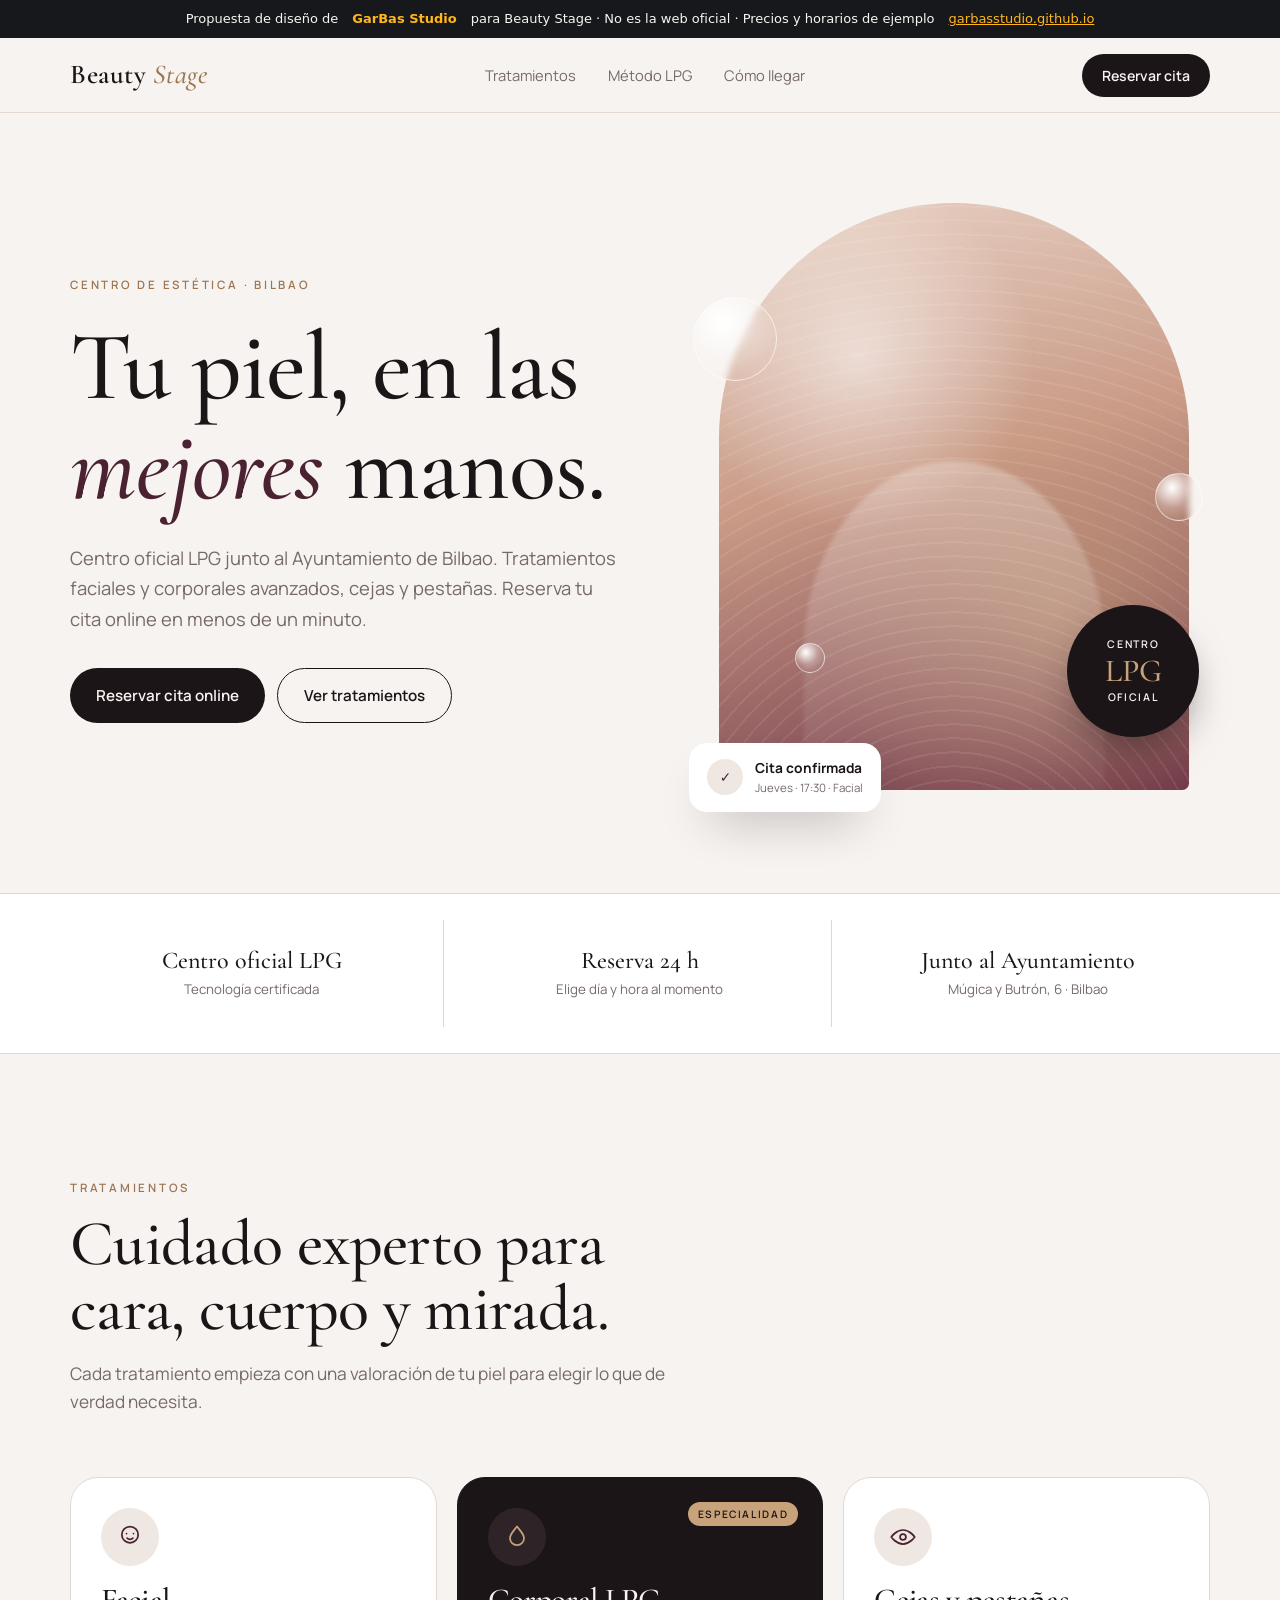
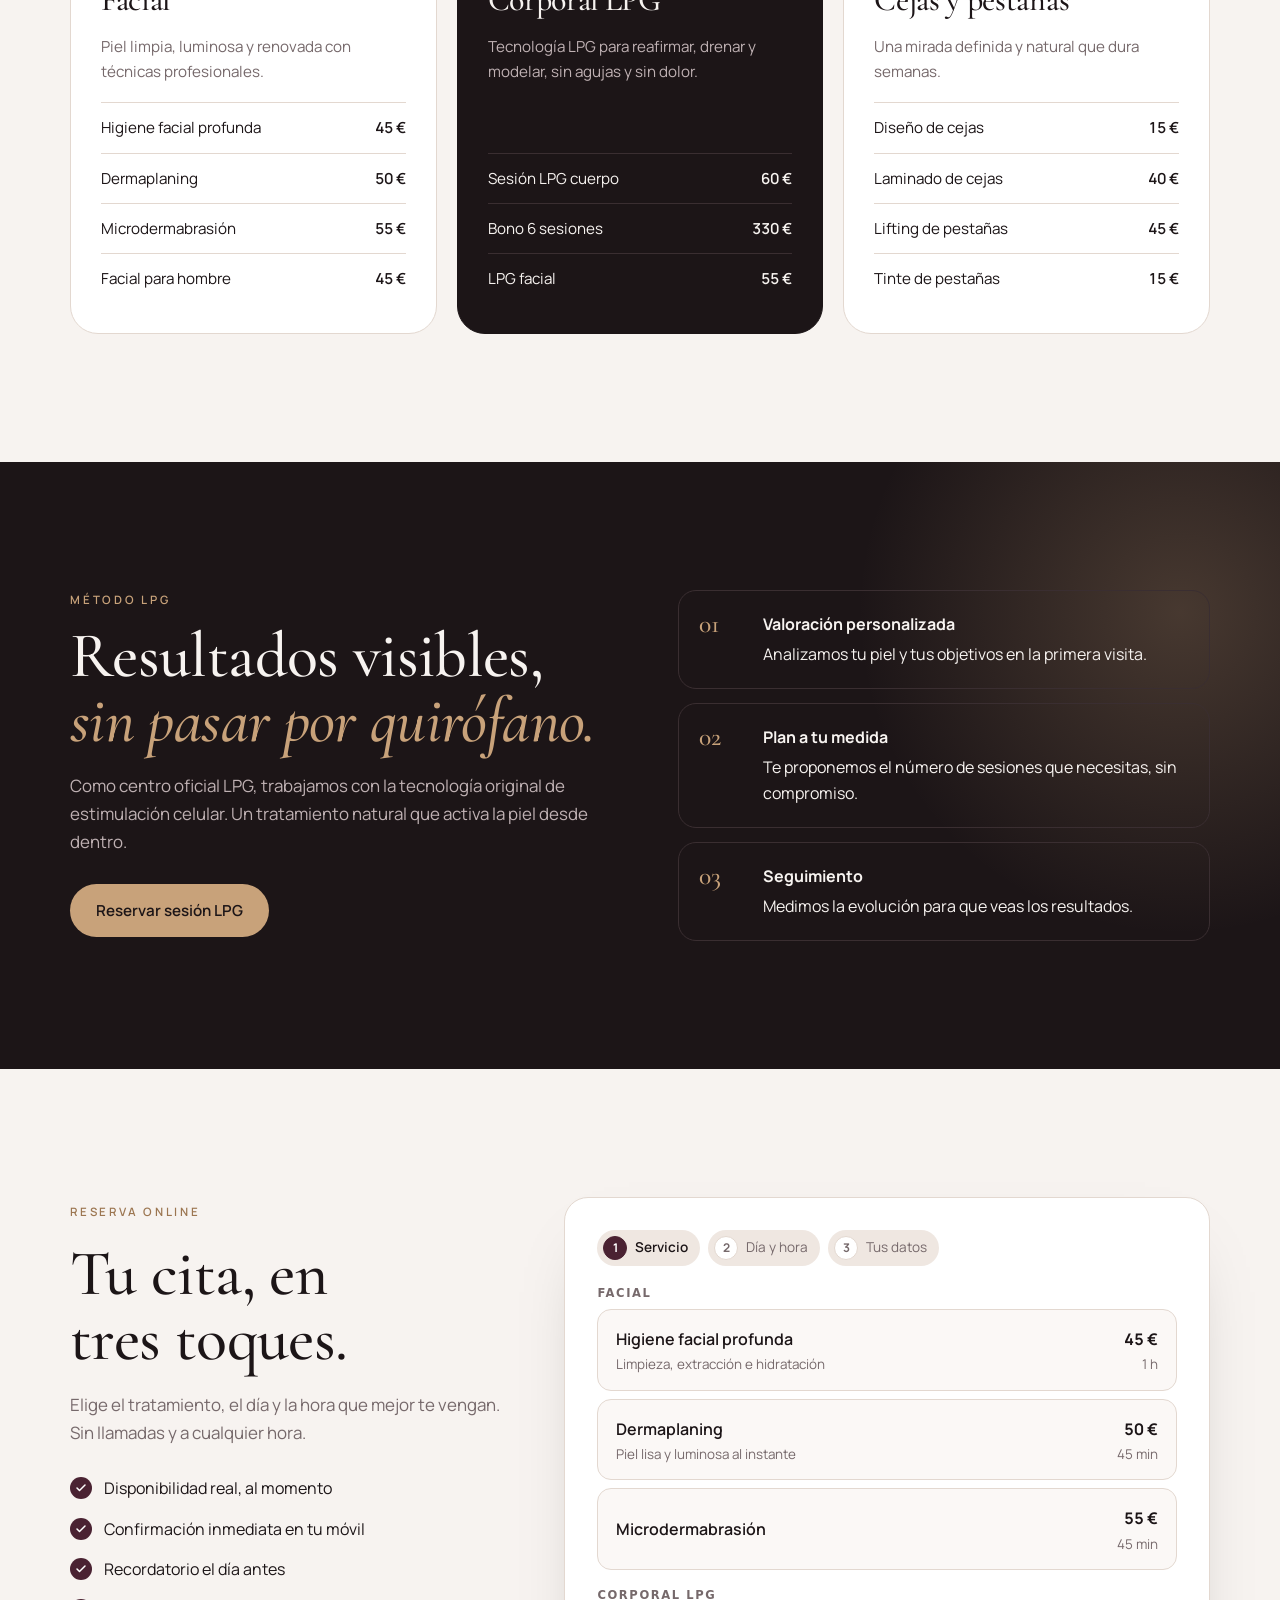
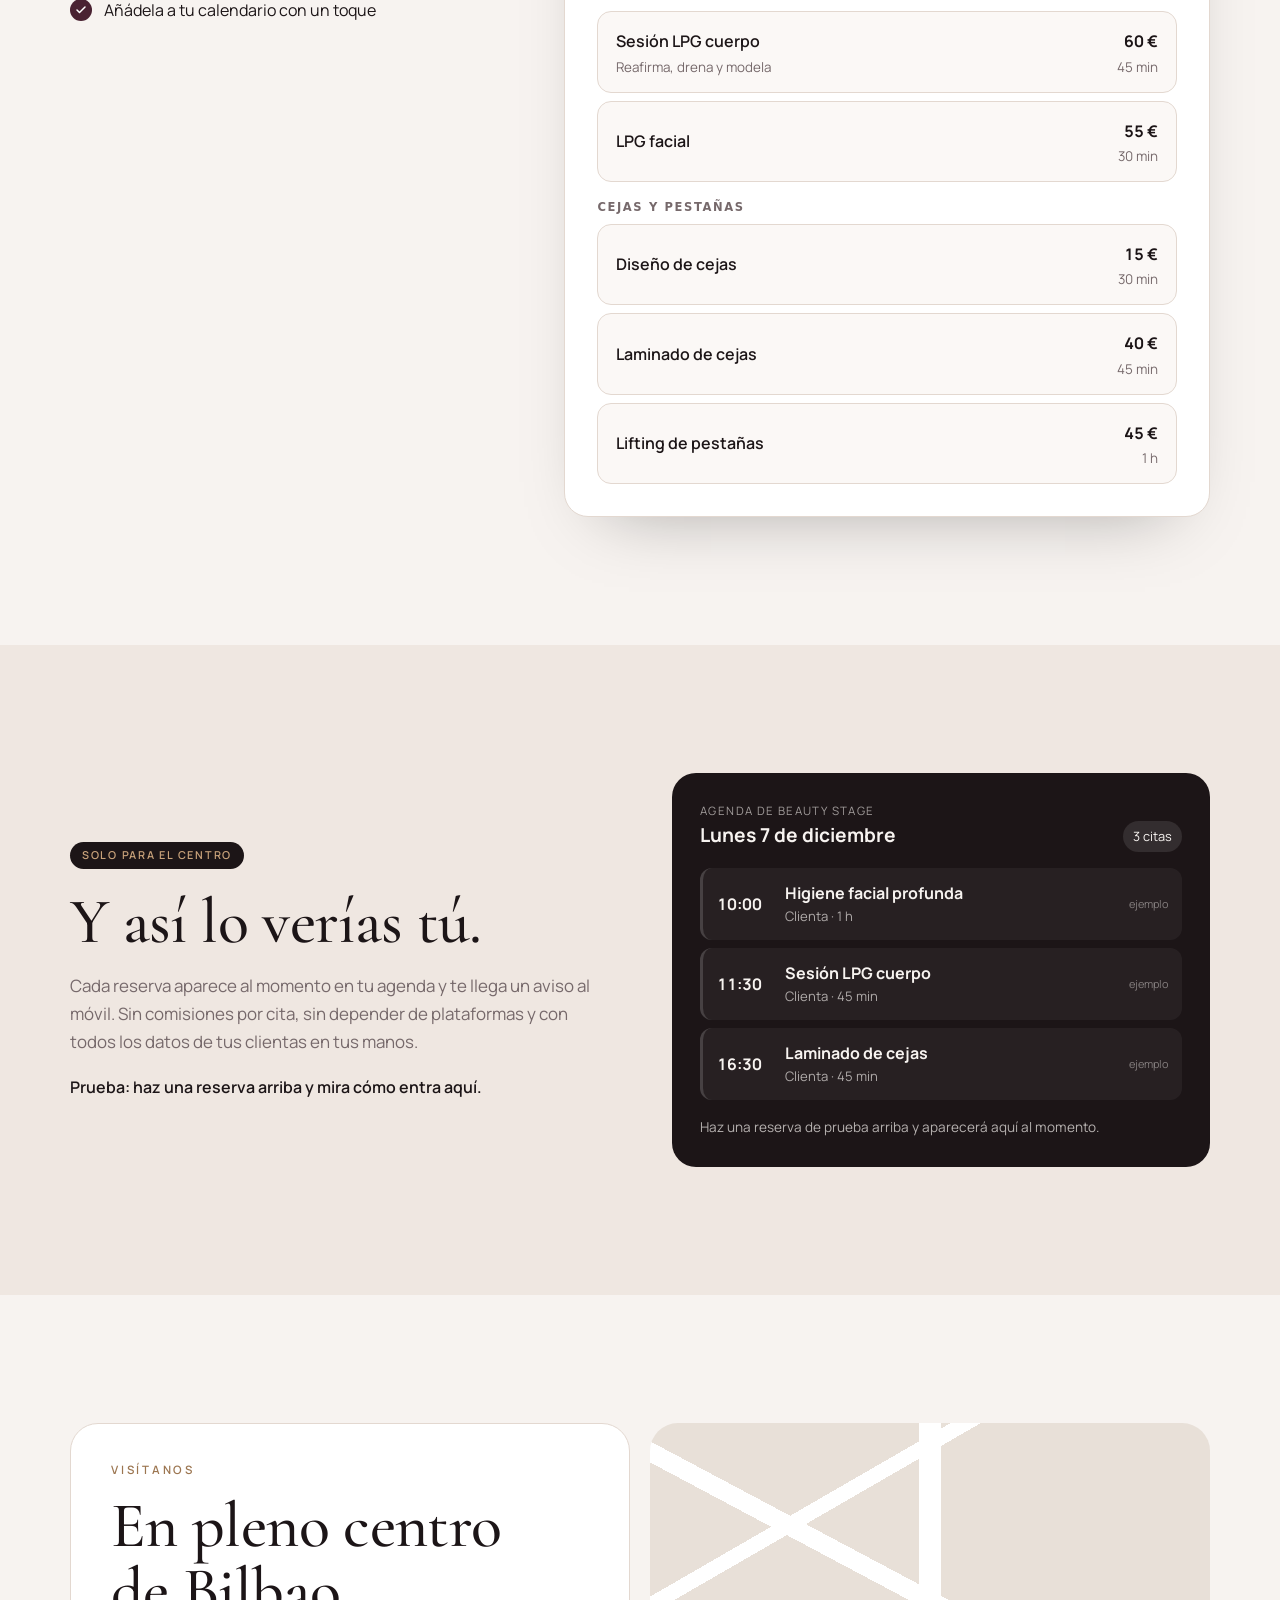
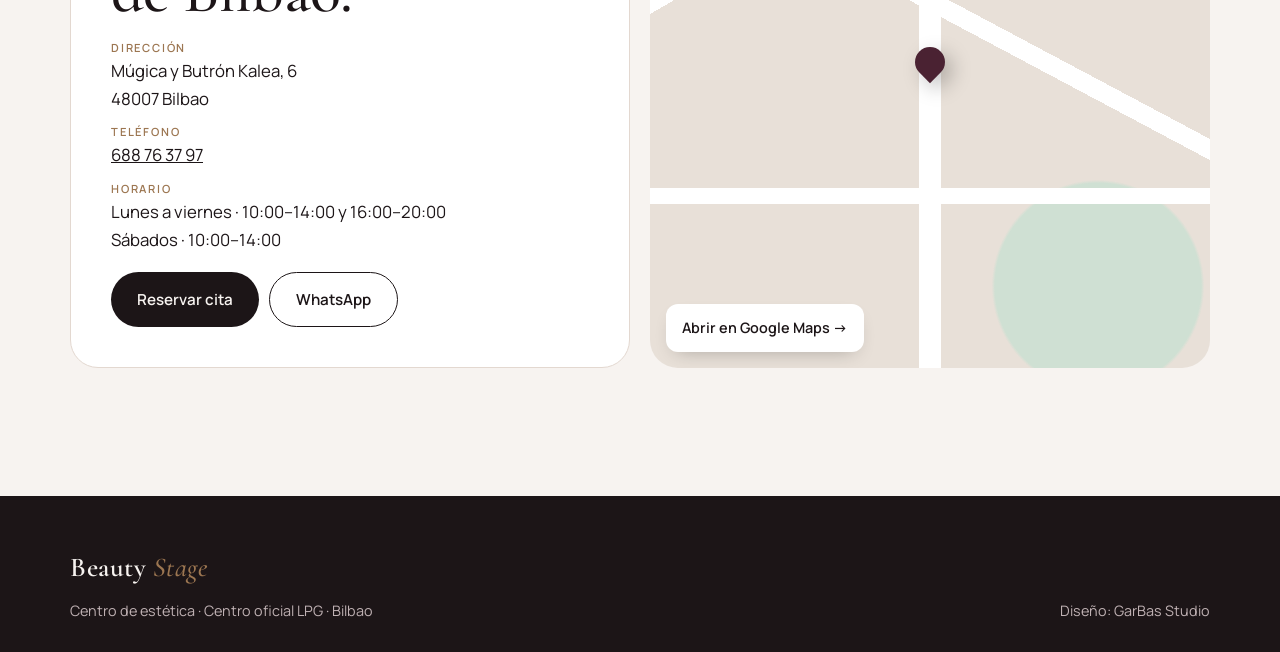
==== demos/beauty-stage/index.html @ bab58328 "Demos con reservas online: Beauty Stage, Olga Medina y Fisioterapia Mikel Cabañes Co-Authored-By: Cl" ====
<!doctype html>
<html lang="es">
<head>
<meta charset="utf-8">
<meta name="viewport" content="width=device-width, initial-scale=1, viewport-fit=cover">
<meta name="robots" content="noindex, nofollow">
<title>Beauty Stage · Propuesta de web por GarBas Studio</title>
<meta name="description" content="Propuesta de diseño web con reservas online para Centro de Estética Beauty Stage, preparada por GarBas Studio.">
<link rel="icon" href="data:image/svg+xml,%3Csvg xmlns='http://www.w3.org/2000/svg' viewBox='0 0 64 64'%3E%3Crect width='64' height='64' rx='32' fill='%231C1517'/%3E%3Ctext x='32' y='43' font-family='Georgia' font-size='30' fill='%23D9B48F' text-anchor='middle'%3EB%3C/text%3E%3C/svg%3E">
<link rel="preconnect" href="https://fonts.googleapis.com"><link rel="preconnect" href="https://fonts.gstatic.com" crossorigin>
<link rel="stylesheet" href="https://fonts.googleapis.com/css2?family=Cormorant+Garamond:ital,wght@0,500;0,600;1,500&family=Manrope:wght@400;500;600;700&display=swap">
<link rel="stylesheet" href="../reservas.css">
<style>
/* Layout: estética de cosmética de lujo; porcelana + berenjena + champán; hero partido con arco */
:root{
  --ink:#1C1517; --plum:#4A2232; --porcelain:#F7F3F0; --shell:#EFE7E1; --champ:#C8A27A; --champ-d:#9C7651; --muted:#76696B; --line:#E3D8D0;
  --display:"Cormorant Garamond", Georgia, serif; --body:"Manrope", system-ui, sans-serif;
  --bk-bg:#FBF8F6; --bk-fg:var(--ink); --bk-card:#fff; --bk-line:var(--line); --bk-muted:var(--muted); --bk-accent:var(--plum); --bk-accent-fg:#fff; --bk-soft:var(--shell); --bk-radius:24px; --bk-display:var(--display); --bk-accent-text:var(--plum);
  --ag-bg:var(--ink); --ag-fg:var(--porcelain); --ag-accent:var(--champ); --ag-accent-fg:var(--ink);
}
*{box-sizing:border-box}
html{scroll-behavior:smooth}
body{margin:0;background:var(--porcelain);color:var(--ink);font:16px/1.65 var(--body);-webkit-font-smoothing:antialiased;overflow-x:clip}
a{color:inherit}
.wrap{max-width:1180px;margin:0 auto;padding-left:max(20px,env(safe-area-inset-left,0px));padding-right:max(20px,env(safe-area-inset-right,0px))}
h1,h2,h3{font-family:var(--display);font-weight:500;line-height:1.02;letter-spacing:-.01em;margin:0;text-wrap:balance}
h2{font-size:clamp(2.4rem,5vw,4rem)}
p{margin:0}
.kick{font:600 .72rem/1 var(--body);letter-spacing:.24em;text-transform:uppercase;color:var(--champ-d)}
.btn{display:inline-flex;align-items:center;gap:10px;padding:16px 26px;border-radius:999px;font:600 .95rem var(--body);text-decoration:none;transition:transform .2s,background .2s}
.btn:hover{transform:translateY(-2px)}
.btn-dark{background:var(--ink);color:var(--porcelain)}
.btn-line{border:1px solid var(--ink)}
:focus-visible{outline:3px solid var(--champ);outline-offset:3px}

header.nav{position:sticky;top:0;z-index:50;background:rgba(247,243,240,.85);backdrop-filter:blur(12px);-webkit-backdrop-filter:blur(12px);border-bottom:1px solid var(--line)}
.nav .wrap{display:flex;justify-content:space-between;align-items:center;height:74px;gap:16px}
.brand{font-family:var(--display);font-size:1.7rem;font-weight:600;letter-spacing:.02em;text-decoration:none}
.brand span{font-style:italic;color:var(--champ-d);font-weight:500}
.nav ul{display:flex;gap:32px;list-style:none;margin:0;padding:0;font-size:.92rem}
.nav ul a{text-decoration:none;color:var(--muted)}
.nav ul a:hover{color:var(--ink)}
.nav .btn{padding:12px 20px;font-size:.88rem}
@media (max-width:860px){.nav ul{display:none}}

.hero{padding-block:clamp(40px,7vw,90px) clamp(60px,8vw,110px)}
.hero .wrap{display:grid;grid-template-columns:1.05fr .95fr;gap:clamp(30px,5vw,70px);align-items:center}
@media (max-width:900px){.hero .wrap{grid-template-columns:1fr}}
.hero h1{font-size:clamp(3.2rem,7.6vw,6.6rem);margin-top:22px}
.hero h1 em{color:var(--plum)}
.hero .lead{font-size:1.15rem;color:var(--muted);max-width:30em;margin-top:26px}
.hero .ctas{display:flex;flex-wrap:wrap;gap:12px;margin-top:34px}
.art{position:relative;aspect-ratio:4/5;max-width:470px;width:100%;justify-self:center}
.arch{position:absolute;inset:0;border-radius:999px 999px 28px 28px;overflow:hidden;background:
  radial-gradient(circle at 30% 26%,rgba(255,255,255,.55),transparent 32%),
  radial-gradient(circle at 72% 70%,rgba(200,162,122,.55),transparent 45%),
  linear-gradient(165deg,#E9D3C6 0%,#C99A86 45%,#6D3446 100%)}
.arch::before{content:"";position:absolute;inset:0;background:repeating-radial-gradient(circle at 50% 120%,rgba(255,255,255,.08) 0 2px,transparent 2px 14px)}
.arch::after{content:"";position:absolute;left:18%;right:18%;bottom:-8%;height:64%;border-radius:50% 50% 0 0;background:linear-gradient(180deg,rgba(255,255,255,.28),rgba(255,255,255,0));filter:blur(2px)}
.drop{position:absolute;border-radius:50%;background:radial-gradient(circle at 35% 30%,#fff,rgba(255,255,255,.2) 45%,rgba(255,255,255,0) 70%);border:1px solid rgba(255,255,255,.6);backdrop-filter:blur(3px);animation:float 8s ease-in-out infinite}
.d1{width:84px;height:84px;top:16%;left:-26px}.d2{width:48px;height:48px;top:46%;right:-14px;animation-delay:-3s}.d3{width:30px;height:30px;bottom:20%;left:16%;animation-delay:-5s}
@keyframes float{50%{transform:translateY(-14px)}}
.seal{position:absolute;right:-10px;bottom:9%;width:132px;height:132px;border-radius:50%;background:var(--ink);color:var(--porcelain);display:grid;place-items:center;text-align:center;font:600 .66rem/1.3 var(--body);letter-spacing:.16em;text-transform:uppercase;box-shadow:0 20px 40px -14px rgba(28,21,23,.6)}
.seal b{display:block;font:500 2rem/1 var(--display);letter-spacing:0;color:var(--champ);text-transform:none;margin:4px 0}
.card-float{position:absolute;left:-30px;bottom:-22px;background:#fff;border-radius:18px;padding:14px 18px;box-shadow:0 24px 50px -24px rgba(28,21,23,.45);display:flex;gap:12px;align-items:center;font-size:.86rem}
.card-float i{width:36px;height:36px;border-radius:50%;background:var(--shell);display:grid;place-items:center;font-style:normal;color:var(--plum);font-weight:700}
.card-float small{display:block;color:var(--muted)}
@media (max-width:520px){.card-float{left:0}.seal{right:0;width:110px;height:110px}.d1{left:0}}
@media (prefers-reduced-motion:reduce){.drop{animation:none}html{scroll-behavior:auto}}

.facts{border-block:1px solid var(--line);background:#fff}
.facts .wrap{display:grid;grid-template-columns:repeat(3,1fr)}
.facts div{padding:26px 10px;display:grid;gap:4px;text-align:center;border-right:1px solid var(--line)}
.facts div:last-child{border:0}
.facts b{font:500 1.5rem var(--display)}
.facts small{color:var(--muted)}
@media (max-width:700px){.facts .wrap{grid-template-columns:1fr}.facts div{border-right:0;border-bottom:1px solid var(--line)}}

section{padding-block:clamp(70px,10vw,130px)}
.head{display:grid;gap:18px;max-width:40rem;margin-bottom:clamp(36px,5vw,60px)}
.head p{color:var(--muted);font-size:1.08rem}

.treat{display:grid;grid-template-columns:repeat(3,1fr);gap:20px}
@media (max-width:900px){.treat{grid-template-columns:1fr}}
.tcard{background:#fff;border:1px solid var(--line);border-radius:28px;padding:30px;display:flex;flex-direction:column;gap:18px;position:relative;overflow:hidden}
.tcard .ico{width:58px;height:58px;border-radius:50%;background:var(--shell);display:grid;place-items:center}
.tcard .ico svg{width:28px;height:28px;stroke:var(--plum);fill:none;stroke-width:1.5;stroke-linecap:round;stroke-linejoin:round}
.tcard h3{font-size:2rem}
.tcard p{color:var(--muted);font-size:.95rem}
.tcard ul{list-style:none;margin:0;padding:0;display:grid;gap:0;margin-top:auto}
.tcard li{display:flex;justify-content:space-between;gap:12px;padding:12px 0;border-top:1px solid var(--line);font-size:.95rem}
.tcard li b{font-weight:600;font-variant-numeric:tabular-nums;white-space:nowrap}
.tcard.feat{background:var(--ink);color:var(--porcelain);border-color:var(--ink)}
.tcard.feat p{color:#BFB1B3}.tcard.feat li{border-color:#3A2E31}.tcard.feat .ico{background:#2E2427}.tcard.feat .ico svg{stroke:var(--champ)}
.tcard .tag{position:absolute;top:24px;right:24px;font:600 .64rem/1 var(--body);letter-spacing:.16em;text-transform:uppercase;color:var(--ink);background:var(--champ);padding:7px 10px;border-radius:999px}

.lpg{background:var(--ink);color:var(--porcelain);overflow:hidden;position:relative}
.lpg::before{content:"";position:absolute;width:700px;height:700px;right:-250px;top:-200px;border-radius:50%;background:radial-gradient(circle,rgba(200,162,122,.25),transparent 65%)}
.lpg .wrap{display:grid;grid-template-columns:1fr 1fr;gap:clamp(30px,6vw,80px);align-items:center;position:relative}
@media (max-width:860px){.lpg .wrap{grid-template-columns:1fr}}
.lpg h2 em{color:var(--champ)}
.lpg p{color:#BFB1B3;font-size:1.06rem}
.lpg ol{list-style:none;margin:0;padding:0;display:grid;gap:14px;counter-reset:x}
.lpg li{counter-increment:x;display:grid;grid-template-columns:48px 1fr;gap:16px;align-items:start;padding:20px;border:1px solid #3A2E31;border-radius:18px}
.lpg li::before{content:counter(x,decimal-leading-zero);font:500 1.6rem/1 var(--display);color:var(--champ)}
.lpg li b{display:block;margin-bottom:4px}

.book .wrap{display:grid;grid-template-columns:.8fr 1.2fr;gap:clamp(30px,5vw,70px);align-items:start}
@media (max-width:900px){.book .wrap{grid-template-columns:1fr}}
.perks{list-style:none;margin:28px 0 0;padding:0;display:grid;gap:14px}
.perks li{display:flex;gap:12px;align-items:flex-start}
.perks li::before{content:"";flex:none;width:22px;height:22px;border-radius:50%;background:var(--plum) url("data:image/svg+xml,%3Csvg xmlns='http://www.w3.org/2000/svg' viewBox='0 0 24 24' fill='none' stroke='white' stroke-width='3' stroke-linecap='round' stroke-linejoin='round'%3E%3Cpath d='M20 6 9 17l-5-5'/%3E%3C/svg%3E") center/12px no-repeat;margin-top:2px}

.owner{background:var(--shell)}
.owner .wrap{display:grid;grid-template-columns:1fr 1fr;gap:clamp(30px,5vw,70px);align-items:center}
@media (max-width:900px){.owner .wrap{grid-template-columns:1fr}}
.owner .pill{display:inline-block;background:var(--ink);color:var(--champ);font:600 .68rem/1 var(--body);letter-spacing:.16em;text-transform:uppercase;padding:8px 12px;border-radius:999px}

.visit .wrap{display:grid;grid-template-columns:1fr 1fr;gap:20px}
@media (max-width:860px){.visit .wrap{grid-template-columns:1fr}}
.vcard{background:#fff;border:1px solid var(--line);border-radius:28px;padding:clamp(24px,4vw,40px);display:grid;gap:18px;align-content:start}
.vcard dl{margin:0;display:grid;gap:14px}
.vcard dt{font:600 .7rem/1 var(--body);letter-spacing:.16em;text-transform:uppercase;color:var(--champ-d)}
.vcard dd{margin:4px 0 0;font-size:1.05rem}
.map{border-radius:28px;min-height:320px;position:relative;overflow:hidden;background:
  linear-gradient(90deg,transparent 48%,#fff 48% 52%,transparent 52%),
  linear-gradient(0deg,transparent 30%,#fff 30% 33%,transparent 33%),
  linear-gradient(28deg,transparent 60%,#fff 60% 62.5%,transparent 62.5%),
  linear-gradient(150deg,transparent 20%,#fff 20% 22%,transparent 22%),
  radial-gradient(circle at 80% 85%,#CFE0D3 0 16%,transparent 16.5%),#E8E0D8}
.map::after{content:"";position:absolute;left:50%;top:44%;width:30px;height:30px;border-radius:50% 50% 50% 0;background:var(--plum);transform:translate(-50%,-50%) rotate(-45deg);box-shadow:0 10px 20px rgba(0,0,0,.25)}
.map a{position:absolute;left:16px;bottom:16px;background:#fff;padding:12px 16px;border-radius:12px;font-weight:600;font-size:.9rem;text-decoration:none;box-shadow:0 8px 20px -10px rgba(0,0,0,.3)}

footer{background:var(--ink);color:#BFB1B3;padding-block:50px 30px;font-size:.9rem}
footer .wrap{display:flex;flex-wrap:wrap;justify-content:space-between;gap:20px;align-items:end}
footer .brand{color:var(--porcelain)}
.mbook{position:fixed;left:0;right:0;bottom:0;z-index:40;padding:10px max(16px,env(safe-area-inset-right,0px)) calc(10px + env(safe-area-inset-bottom,0px)) max(16px,env(safe-area-inset-left,0px));background:rgba(247,243,240,.92);backdrop-filter:blur(10px);border-top:1px solid var(--line);display:none}
.mbook .btn{width:100%;justify-content:center}
@media (max-width:760px){.mbook{display:block}footer{padding-bottom:100px}}
</style>
</head>
<body>
<div class="proposal">Propuesta de diseño de <b>GarBas Studio</b> para Beauty Stage · No es la web oficial · Precios y horarios de ejemplo <a href="https://garbasstudio.github.io">garbasstudio.github.io</a></div>

<header class="nav">
  <div class="wrap">
    <a class="brand" href="#">Beauty <span>Stage</span></a>
    <ul><li><a href="#tratamientos">Tratamientos</a></li><li><a href="#lpg">Método LPG</a></li><li><a href="#visita">Cómo llegar</a></li></ul>
    <a class="btn btn-dark" href="#reservar">Reservar cita</a>
  </div>
</header>

<main>
<section class="hero">
  <div class="wrap">
    <div>
      <span class="kick">Centro de estética · Bilbao</span>
      <h1>Tu piel, en las <em>mejores</em> manos.</h1>
      <p class="lead">Centro oficial LPG junto al Ayuntamiento de Bilbao. Tratamientos faciales y corporales avanzados, cejas y pestañas. Reserva tu cita online en menos de un minuto.</p>
      <div class="ctas"><a class="btn btn-dark" href="#reservar">Reservar cita online</a><a class="btn btn-line" href="#tratamientos">Ver tratamientos</a></div>
    </div>
    <div class="art" aria-hidden="true">
      <div class="arch"></div>
      <span class="drop d1"></span><span class="drop d2"></span><span class="drop d3"></span>
      <div class="seal"><span>Centro<b>LPG</b>oficial</span></div>
      <div class="card-float"><i>✓</i><span><b>Cita confirmada</b><small>Jueves · 17:30 · Facial</small></span></div>
    </div>
  </div>
</section>

<div class="facts"><div class="wrap">
  <div><b>Centro oficial LPG</b><small>Tecnología certificada</small></div>
  <div><b>Reserva 24 h</b><small>Elige día y hora al momento</small></div>
  <div><b>Junto al Ayuntamiento</b><small>Múgica y Butrón, 6 · Bilbao</small></div>
</div></div>

<section id="tratamientos">
  <div class="wrap">
    <div class="head"><span class="kick">Tratamientos</span><h2>Cuidado experto para cara, cuerpo y mirada.</h2><p>Cada tratamiento empieza con una valoración de tu piel para elegir lo que de verdad necesita.</p></div>
    <div class="treat">
      <article class="tcard">
        <span class="ico"><svg viewBox="0 0 24 24"><circle cx="12" cy="10" r="7"/><path d="M9 9h.01M15 9h.01M9.5 13a3.5 3.5 0 0 0 5 0"/></svg></span>
        <h3>Facial</h3><p>Piel limpia, luminosa y renovada con técnicas profesionales.</p>
        <ul><li>Higiene facial profunda<b>45 €</b></li><li>Dermaplaning<b>50 €</b></li><li>Microdermabrasión<b>55 €</b></li><li>Facial para hombre<b>45 €</b></li></ul>
      </article>
      <article class="tcard feat">
        <span class="tag">Especialidad</span>
        <span class="ico"><svg viewBox="0 0 24 24"><path d="M12 3c3 4 6 6.5 6 10a6 6 0 0 1-12 0c0-3.5 3-6 6-10z"/></svg></span>
        <h3>Corporal LPG</h3><p>Tecnología LPG para reafirmar, drenar y modelar, sin agujas y sin dolor.</p>
        <ul><li>Sesión LPG cuerpo<b>60 €</b></li><li>Bono 6 sesiones<b>330 €</b></li><li>LPG facial<b>55 €</b></li></ul>
      </article>
      <article class="tcard">
        <span class="ico"><svg viewBox="0 0 24 24"><path d="M2 12s4-6 10-6 10 6 10 6-4 6-10 6S2 12 2 12z"/><circle cx="12" cy="12" r="2.5"/></svg></span>
        <h3>Cejas y pestañas</h3><p>Una mirada definida y natural que dura semanas.</p>
        <ul><li>Diseño de cejas<b>15 €</b></li><li>Laminado de cejas<b>40 €</b></li><li>Lifting de pestañas<b>45 €</b></li><li>Tinte de pestañas<b>15 €</b></li></ul>
      </article>
    </div>
  </div>
</section>

<section class="lpg" id="lpg">
  <div class="wrap">
    <div class="head" style="margin:0"><span class="kick" style="color:var(--champ)">Método LPG</span><h2>Resultados visibles, <em>sin pasar por quirófano.</em></h2><p>Como centro oficial LPG, trabajamos con la tecnología original de estimulación celular. Un tratamiento natural que activa la piel desde dentro.</p><a class="btn" style="background:var(--champ);color:var(--ink);justify-self:start;margin-top:10px" href="#reservar">Reservar sesión LPG</a></div>
    <ol>
      <li><span><b>Valoración personalizada</b>Analizamos tu piel y tus objetivos en la primera visita.</span></li>
      <li><span><b>Plan a tu medida</b>Te proponemos el número de sesiones que necesitas, sin compromiso.</span></li>
      <li><span><b>Seguimiento</b>Medimos la evolución para que veas los resultados.</span></li>
    </ol>
  </div>
</section>

<section class="book" id="reservar">
  <div class="wrap">
    <div>
      <span class="kick">Reserva online</span>
      <h2 style="margin-top:18px">Tu cita, en tres toques.</h2>
      <p style="color:var(--muted);margin-top:20px;font-size:1.06rem">Elige el tratamiento, el día y la hora que mejor te vengan. Sin llamadas y a cualquier hora.</p>
      <ul class="perks"><li>Disponibilidad real, al momento</li><li>Confirmación inmediata en tu móvil</li><li>Recordatorio el día antes</li><li>Añádela a tu calendario con un toque</li></ul>
    </div>
    <div id="booking" aria-live="polite"></div>
  </div>
</section>

<section class="owner">
  <div class="wrap">
    <div>
      <span class="pill">Solo para el centro</span>
      <h2 style="margin-top:20px">Y así lo verías tú.</h2>
      <p style="color:var(--muted);margin-top:18px;font-size:1.06rem">Cada reserva aparece al momento en tu agenda y te llega un aviso al móvil. Sin comisiones por cita, sin depender de plataformas y con todos los datos de tus clientas en tus manos.</p>
      <p style="margin-top:18px;font-weight:600">Prueba: haz una reserva arriba y mira cómo entra aquí.</p>
    </div>
    <div id="agenda"></div>
  </div>
</section>

<section class="visit" id="visita">
  <div class="wrap">
    <div class="vcard">
      <span class="kick">Visítanos</span>
      <h2>En pleno centro de Bilbao.</h2>
      <dl>
        <div><dt>Dirección</dt><dd>Múgica y Butrón Kalea, 6<br>48007 Bilbao</dd></div>
        <div><dt>Teléfono</dt><dd><a href="tel:+34688763797">688 76 37 97</a></dd></div>
        <div><dt>Horario</dt><dd>Lunes a viernes · 10:00–14:00 y 16:00–20:00<br>Sábados · 10:00–14:00</dd></div>
      </dl>
      <div style="display:flex;gap:10px;flex-wrap:wrap"><a class="btn btn-dark" href="#reservar">Reservar cita</a><a class="btn btn-line" href="https://wa.me/34688763797" rel="noopener">WhatsApp</a></div>
    </div>
    <div class="map" role="img" aria-label="Mapa de la ubicación"><a href="https://www.google.com/maps/search/?api=1&query=M%C3%BAgica+y+Butr%C3%B3n+6+Bilbao" target="_blank" rel="noopener">Abrir en Google Maps →</a></div>
  </div>
</section>
</main>

<footer><div class="wrap"><div><a class="brand" href="#">Beauty <span>Stage</span></a><p style="margin-top:8px">Centro de estética · Centro oficial LPG · Bilbao</p></div><p>Diseño: GarBas Studio</p></div></footer>
<div class="mbook"><a class="btn btn-dark" href="#reservar">Reservar cita online</a></div>

<script>
window.DEMO = {
  slug:"beauty-stage", name:"Beauty Stage", who:"centro", address:"Múgica y Butrón 6, 48007 Bilbao", slot:30, days:21,
  hours:{1:[["10:00","14:00"],["16:00","20:00"]],2:[["10:00","14:00"],["16:00","20:00"]],3:[["10:00","14:00"],["16:00","20:00"]],4:[["10:00","14:00"],["16:00","20:00"]],5:[["10:00","14:00"],["16:00","20:00"]],6:[["10:00","14:00"]]},
  services:[
    {id:"hig",cat:"Facial",name:"Higiene facial profunda",dur:60,price:45,desc:"Limpieza, extracción e hidratación"},
    {id:"derma",cat:"Facial",name:"Dermaplaning",dur:45,price:50,desc:"Piel lisa y luminosa al instante"},
    {id:"micro",cat:"Facial",name:"Microdermabrasión",dur:45,price:55},
    {id:"lpgc",cat:"Corporal LPG",name:"Sesión LPG cuerpo",dur:45,price:60,desc:"Reafirma, drena y modela"},
    {id:"lpgf",cat:"Corporal LPG",name:"LPG facial",dur:30,price:55},
    {id:"cejas",cat:"Cejas y pestañas",name:"Diseño de cejas",dur:30,price:15},
    {id:"lam",cat:"Cejas y pestañas",name:"Laminado de cejas",dur:45,price:40},
    {id:"lift",cat:"Cejas y pestañas",name:"Lifting de pestañas",dur:60,price:45}
  ],
  agendaExamples:[{time:"10:00",svc:"Higiene facial profunda",name:"Clienta",dur:60},{time:"11:30",svc:"Sesión LPG cuerpo",name:"Clienta",dur:45},{time:"16:30",svc:"Laminado de cejas",name:"Clienta",dur:45}]
};
</script>
<script src="../reservas.js"></script>
</body>
</html>
---- demos/reservas.css ----
/* GarBas Studio · estilos del motor de reservas. Cada demo define:
   --bk-bg --bk-fg --bk-card --bk-line --bk-muted --bk-accent --bk-accent-fg --bk-soft --bk-radius --bk-display */
#booking{background:var(--bk-card);color:var(--bk-fg);border:1px solid var(--bk-line);border-radius:var(--bk-radius,20px);padding:clamp(18px,3vw,32px);display:grid;gap:22px;scroll-margin-top:90px;box-shadow:0 30px 70px -40px rgba(0,0,0,.35)}
.bk-steps{list-style:none;margin:0;padding:0;display:flex;gap:8px;flex-wrap:wrap}
.bk-steps li{display:flex;align-items:center;gap:8px;font-size:.85rem;color:var(--bk-muted);padding:6px 12px 6px 6px;border-radius:999px;background:var(--bk-soft)}
.bk-steps li span{width:24px;height:24px;border-radius:50%;display:grid;place-items:center;font-size:.75rem;font-weight:700;background:var(--bk-card);border:1px solid var(--bk-line)}
.bk-steps li.on{color:var(--bk-fg);font-weight:600}
.bk-steps li.on span{background:var(--bk-accent);color:var(--bk-accent-fg);border-color:var(--bk-accent)}
.bk-steps li.done span{background:var(--bk-fg);color:var(--bk-card);border-color:var(--bk-fg)}
.bk-body{display:grid;gap:20px;min-width:0}
.bk-cat{display:grid;gap:10px}
.bk-cat h4{margin:0;font:600 .72rem/1 system-ui,sans-serif;letter-spacing:.14em;text-transform:uppercase;color:var(--bk-muted)}
.bk-services{display:grid;gap:8px}
.bk-svc{all:unset;box-sizing:border-box;cursor:pointer;display:flex;justify-content:space-between;gap:16px;align-items:center;padding:16px 18px;border:1px solid var(--bk-line);border-radius:14px;background:var(--bk-bg);transition:border-color .2s,transform .2s,box-shadow .2s}
.bk-svc:hover{border-color:var(--bk-accent);transform:translateY(-1px);box-shadow:0 10px 24px -16px rgba(0,0,0,.4)}
.bk-svc:focus-visible{outline:3px solid var(--bk-accent);outline-offset:2px}
.bk-svc-main,.bk-svc-meta{display:grid;gap:3px}
.bk-svc-main b{font-weight:600}
.bk-svc small{color:var(--bk-muted);font-size:.84rem;line-height:1.35}
.bk-svc-meta{text-align:right;white-space:nowrap}
.bk-svc-meta b{font-variant-numeric:tabular-nums}
.bk-chosen{display:flex;justify-content:space-between;gap:12px;flex-wrap:wrap;align-items:center;background:var(--bk-soft);border-radius:12px;padding:12px 16px;font-size:.92rem}
.bk-link{all:unset;cursor:pointer;color:var(--bk-accent-text,var(--bk-accent));font-weight:600;text-decoration:underline;text-underline-offset:3px}
.bk-month{font:600 .8rem/1 system-ui,sans-serif;letter-spacing:.1em;text-transform:uppercase;color:var(--bk-muted)}
.bk-days{display:flex;gap:8px;overflow-x:auto;padding-bottom:6px;scroll-snap-type:x mandatory;scrollbar-width:thin}
.bk-day{all:unset;box-sizing:border-box;cursor:pointer;flex:0 0 64px;scroll-snap-align:start;display:grid;justify-items:center;gap:2px;padding:10px 0;border:1px solid var(--bk-line);border-radius:14px;background:var(--bk-bg)}
.bk-day b{font-size:1.25rem;font-variant-numeric:tabular-nums}
.bk-day small{font-size:.72rem;color:var(--bk-muted);text-transform:capitalize}
.bk-day.sel{background:var(--bk-accent);border-color:var(--bk-accent);color:var(--bk-accent-fg)}
.bk-day.sel small{color:inherit;opacity:.85}
.bk-day:disabled{opacity:.35;cursor:not-allowed;text-decoration:line-through}
.bk-day:focus-visible,.bk-slot:focus-visible,.bk-btn:focus-visible{outline:3px solid var(--bk-accent);outline-offset:2px}
.bk-slot-group{display:grid;gap:8px}
.bk-slot-group h5{margin:0;font-size:.8rem;font-weight:600;color:var(--bk-muted)}
.bk-slots{display:grid;grid-template-columns:repeat(auto-fill,minmax(76px,1fr));gap:8px}
.bk-slot{all:unset;box-sizing:border-box;cursor:pointer;text-align:center;padding:10px 0;border:1px solid var(--bk-line);border-radius:10px;background:var(--bk-bg);font-weight:600;font-variant-numeric:tabular-nums;font-size:.92rem;transition:border-color .15s}
.bk-slot:hover:not(:disabled){border-color:var(--bk-accent)}
.bk-slot.sel{background:var(--bk-fg);color:var(--bk-card);border-color:var(--bk-fg)}
.bk-slot:disabled{opacity:.3;cursor:not-allowed;text-decoration:line-through;font-weight:400}
.bk-empty{color:var(--bk-muted);margin:0}
.bk-nav{display:flex;justify-content:space-between;gap:10px;flex-wrap:wrap}
.bk-nav.center{justify-content:center}
.bk-btn{all:unset;box-sizing:border-box;cursor:pointer;padding:14px 22px;border-radius:12px;background:var(--bk-accent);color:var(--bk-accent-fg);font-weight:700;text-align:center;transition:transform .15s,opacity .15s}
.bk-btn:hover:not(:disabled){transform:translateY(-1px)}
.bk-btn:disabled{opacity:.4;cursor:not-allowed}
.bk-btn.ghost{background:transparent;color:var(--bk-fg);border:1px solid var(--bk-line)}
.bk-summary{display:grid;grid-template-columns:repeat(auto-fit,minmax(130px,1fr));gap:12px;background:var(--bk-soft);border-radius:14px;padding:16px}
.bk-summary div{display:grid;gap:2px}
.bk-summary small{font-size:.72rem;letter-spacing:.08em;text-transform:uppercase;color:var(--bk-muted)}
.bk-summary b{font-weight:600}
.bk-form{display:grid;gap:14px}
.bk-form label{display:grid;gap:6px;font-size:.88rem;font-weight:600}
.bk-form label i{font-weight:400;color:var(--bk-muted)}
.bk-form input,.bk-form textarea{font:inherit;font-weight:400;padding:13px 14px;border-radius:10px;border:1px solid var(--bk-line);background:var(--bk-bg);color:var(--bk-fg);width:100%;box-sizing:border-box}
.bk-form input:focus,.bk-form textarea:focus{outline:none;border-color:var(--bk-accent)}
.bk-check{grid-template-columns:auto 1fr!important;align-items:start;font-weight:400!important;color:var(--bk-muted)}
.bk-check input{width:18px;height:18px;margin:2px 0 0;accent-color:var(--bk-accent)}
.bk-error{margin:0;color:#C0392B;font-weight:600;font-size:.9rem}
.bk-done{display:grid;gap:16px;text-align:center;justify-items:center}
.bk-done h3{margin:0;font-family:var(--bk-display);font-size:clamp(1.6rem,3vw,2.2rem)}
.bk-done p{margin:0;max-width:34em}
.bk-done .bk-summary{text-align:left;width:100%}
.bk-tick svg{width:68px;height:68px;fill:none;stroke:var(--bk-accent);stroke-width:3;stroke-linecap:round;stroke-linejoin:round}
.bk-tick circle{stroke-dasharray:151;stroke-dashoffset:151;animation:bkdraw .6s ease forwards}
.bk-tick path{stroke-dasharray:40;stroke-dashoffset:40;animation:bkdraw .4s .5s ease forwards}
@keyframes bkdraw{to{stroke-dashoffset:0}}
.bk-demo-note{font-size:.82rem;color:var(--bk-muted);border-top:1px dashed var(--bk-line);padding-top:14px}

/* agenda del negocio */
#agenda{background:var(--ag-bg,#111);color:var(--ag-fg,#f2f2f2);border-radius:var(--bk-radius,20px);padding:clamp(18px,3vw,28px);display:grid;gap:16px;scroll-margin-top:90px}
.ag-head{display:flex;justify-content:space-between;align-items:end;gap:12px}
.ag-head small{display:block;font-size:.72rem;letter-spacing:.12em;text-transform:uppercase;opacity:.6}
.ag-head b{font-size:1.2rem}
.ag-count{font-size:.8rem;padding:5px 10px;border-radius:999px;background:rgba(255,255,255,.1)}
.ag-list{list-style:none;margin:0;padding:0;display:grid;gap:8px}
.ag-list li{display:grid;grid-template-columns:56px 1fr auto;gap:12px;align-items:center;padding:12px 14px;border-radius:12px;background:rgba(255,255,255,.05);border-left:3px solid rgba(255,255,255,.15)}
.ag-list li.new{background:rgba(255,255,255,.12);border-left-color:var(--ag-accent,var(--bk-accent));animation:agin .6s ease}
@keyframes agin{from{transform:translateX(-10px);opacity:0}}
.ag-list time{font-weight:700;font-variant-numeric:tabular-nums}
.ag-list div{display:grid;min-width:0}
.ag-list small{opacity:.65;font-size:.82rem}
.ag-badge{font-size:.7rem;font-weight:700;padding:4px 8px;border-radius:6px;background:var(--ag-accent,var(--bk-accent));color:var(--ag-accent-fg,var(--bk-accent-fg))}
.ag-ex{font-size:.68rem;opacity:.45}
.ag-foot{margin:0;font-size:.85rem;opacity:.7}

/* banda "propuesta" común */
.proposal{position:relative;z-index:60;background:#17181C;color:#F6F6F3;font:500 13px/1.4 system-ui,-apple-system,sans-serif;padding:10px max(16px,env(safe-area-inset-right,0px)) 10px max(16px,env(safe-area-inset-left,0px));display:flex;flex-wrap:wrap;gap:6px 14px;justify-content:center;align-items:center;text-align:center}
.proposal b{color:#FFB71B}
.proposal a{color:#FFB71B}
@media (prefers-reduced-motion:reduce){.bk-tick circle,.bk-tick path{animation:none;stroke-dashoffset:0}.ag-list li.new{animation:none}}
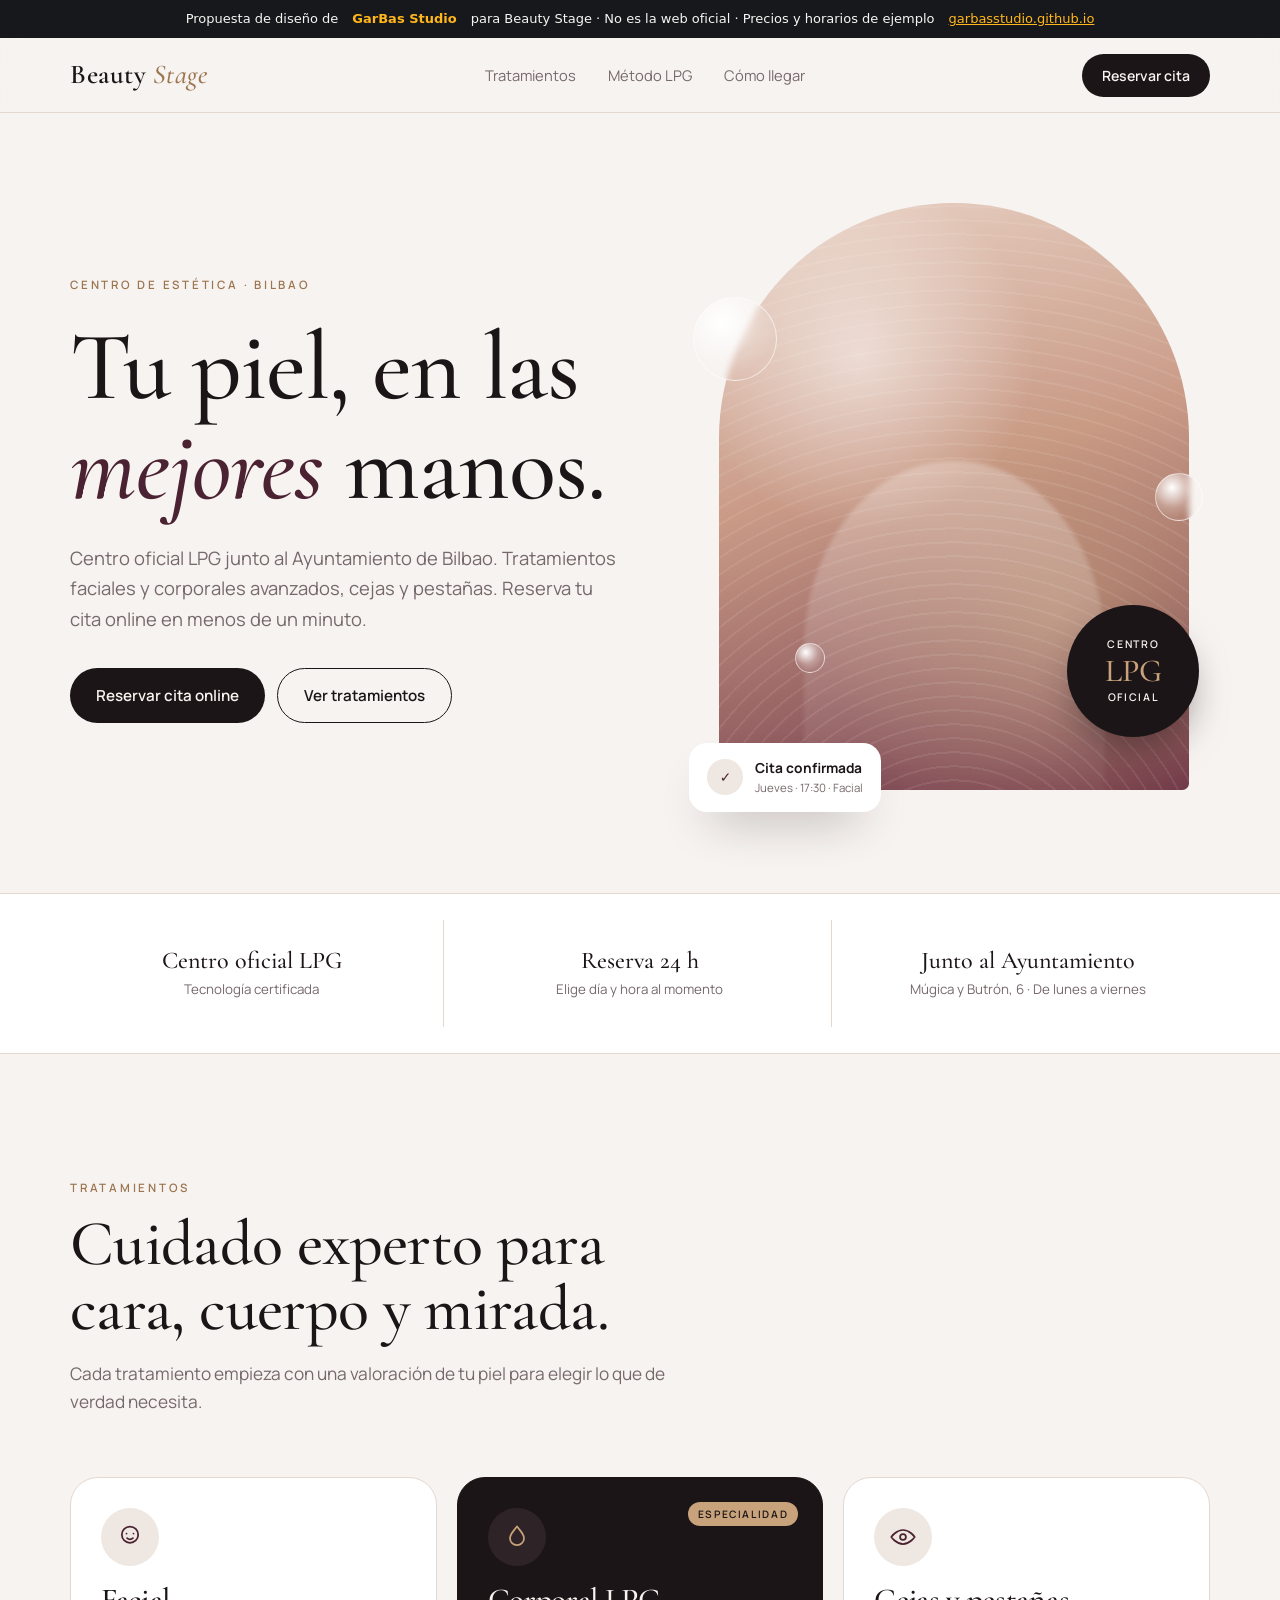
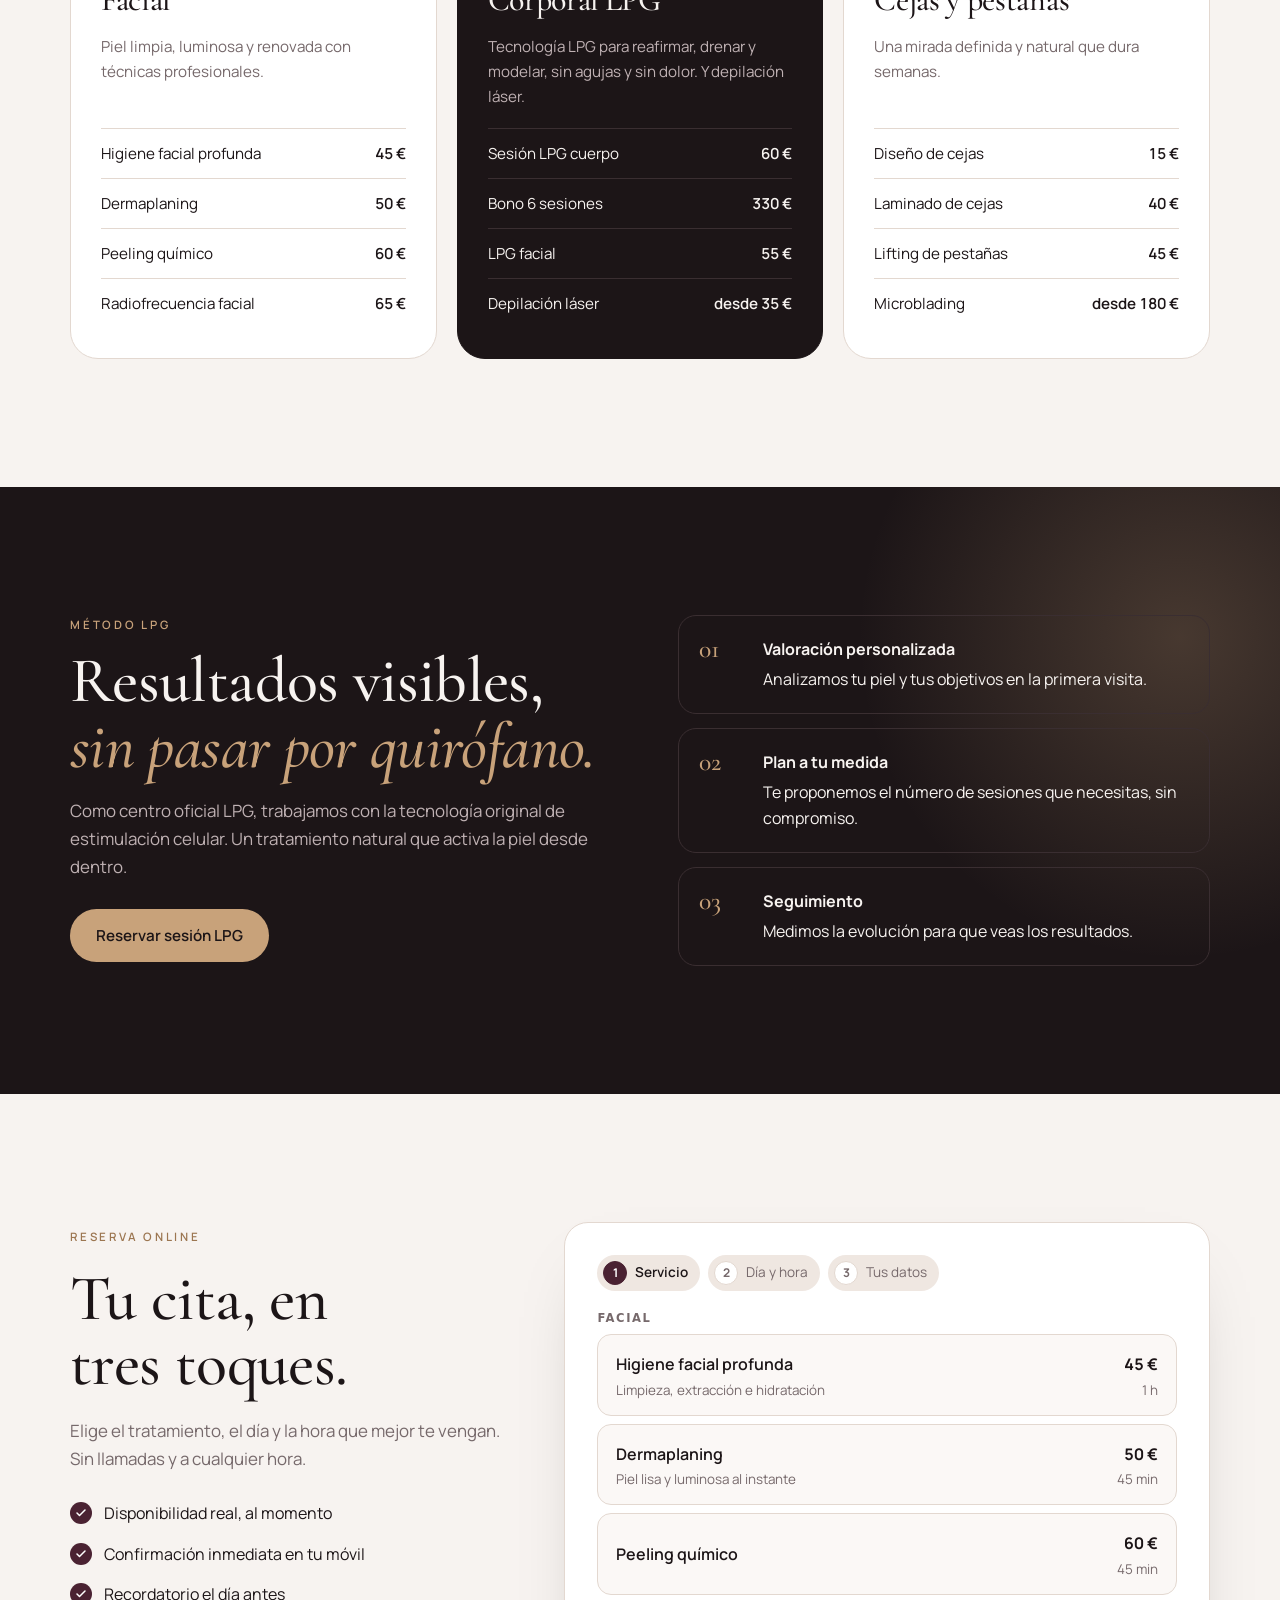
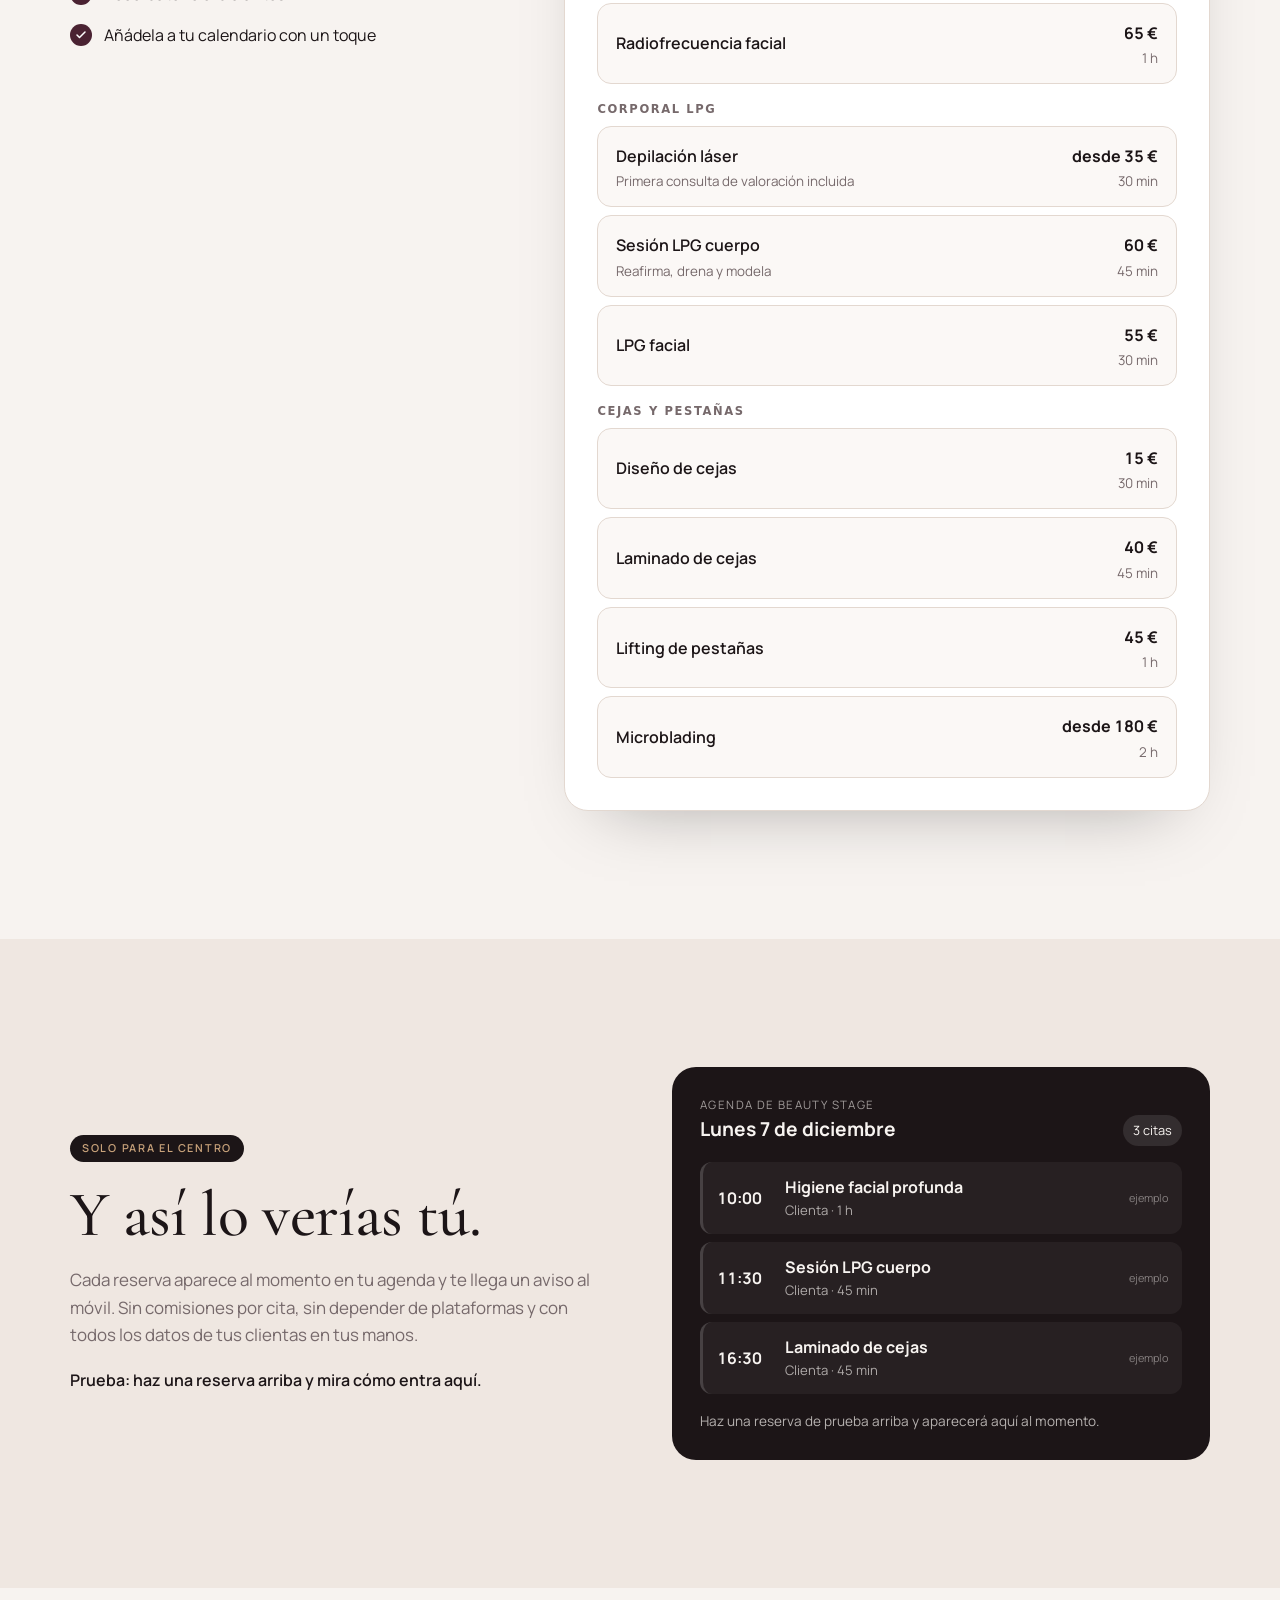
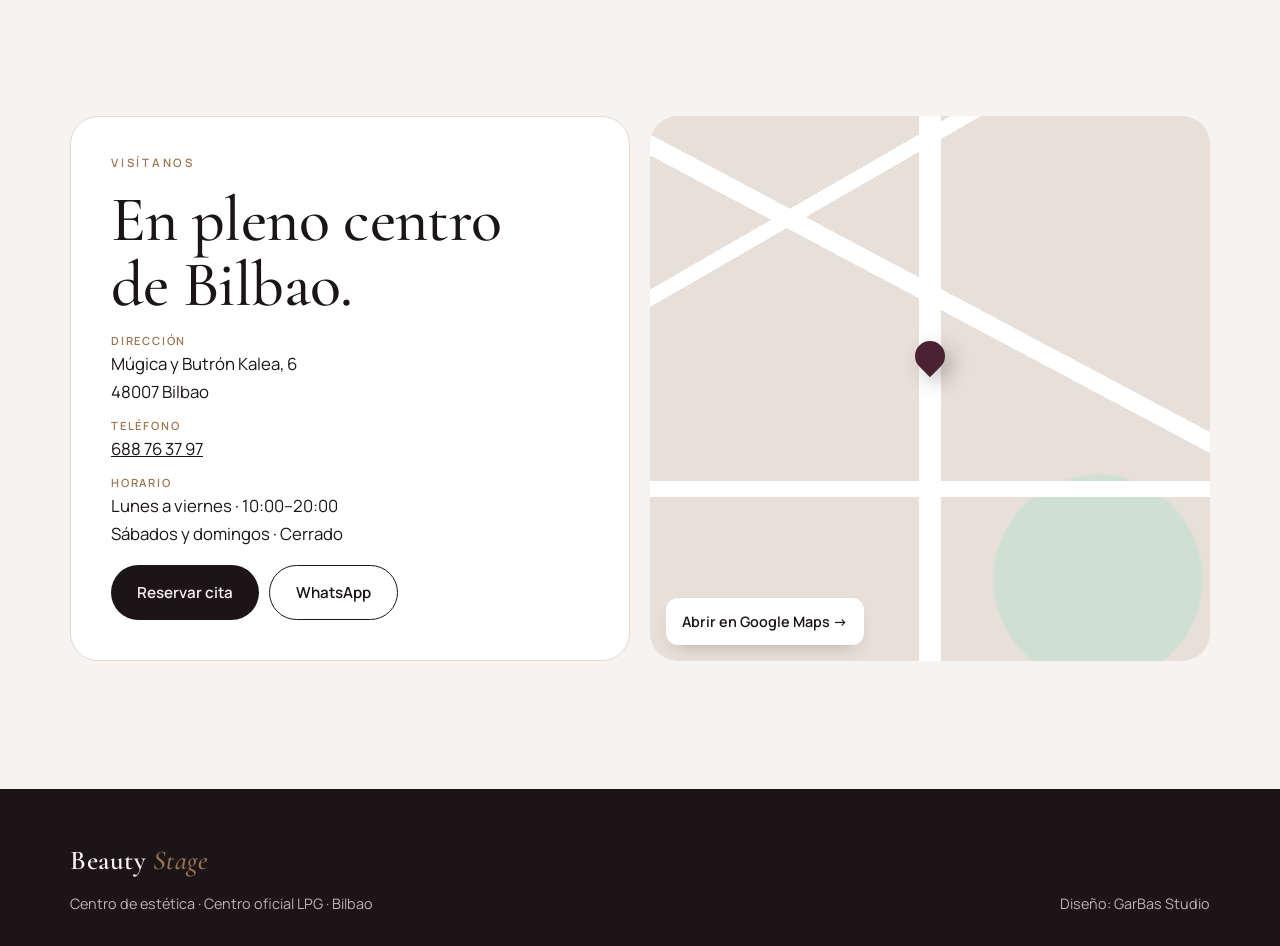
==== commit fe495dba: "Beauty Stage: horario L-V y servicios reales (láser, microblading, radiofrecuencia, peeling) Co-Auth" ====
--- a/demos/beauty-stage/index.html
+++ b/demos/beauty-stage/index.html
@@ -171,7 +171,7 @@
 <div class="facts"><div class="wrap">
   <div><b>Centro oficial LPG</b><small>Tecnología certificada</small></div>
   <div><b>Reserva 24 h</b><small>Elige día y hora al momento</small></div>
-  <div><b>Junto al Ayuntamiento</b><small>Múgica y Butrón, 6 · Bilbao</small></div>
+  <div><b>Junto al Ayuntamiento</b><small>Múgica y Butrón, 6 · De lunes a viernes</small></div>
 </div></div>
 
 <section id="tratamientos">
@@ -181,18 +181,18 @@
       <article class="tcard">
         <span class="ico"><svg viewBox="0 0 24 24"><circle cx="12" cy="10" r="7"/><path d="M9 9h.01M15 9h.01M9.5 13a3.5 3.5 0 0 0 5 0"/></svg></span>
         <h3>Facial</h3><p>Piel limpia, luminosa y renovada con técnicas profesionales.</p>
-        <ul><li>Higiene facial profunda<b>45 €</b></li><li>Dermaplaning<b>50 €</b></li><li>Microdermabrasión<b>55 €</b></li><li>Facial para hombre<b>45 €</b></li></ul>
+        <ul><li>Higiene facial profunda<b>45 €</b></li><li>Dermaplaning<b>50 €</b></li><li>Peeling químico<b>60 €</b></li><li>Radiofrecuencia facial<b>65 €</b></li></ul>
       </article>
       <article class="tcard feat">
         <span class="tag">Especialidad</span>
         <span class="ico"><svg viewBox="0 0 24 24"><path d="M12 3c3 4 6 6.5 6 10a6 6 0 0 1-12 0c0-3.5 3-6 6-10z"/></svg></span>
-        <h3>Corporal LPG</h3><p>Tecnología LPG para reafirmar, drenar y modelar, sin agujas y sin dolor.</p>
-        <ul><li>Sesión LPG cuerpo<b>60 €</b></li><li>Bono 6 sesiones<b>330 €</b></li><li>LPG facial<b>55 €</b></li></ul>
+        <h3>Corporal LPG</h3><p>Tecnología LPG para reafirmar, drenar y modelar, sin agujas y sin dolor. Y depilación láser.</p>
+        <ul><li>Sesión LPG cuerpo<b>60 €</b></li><li>Bono 6 sesiones<b>330 €</b></li><li>LPG facial<b>55 €</b></li><li>Depilación láser<b>desde 35 €</b></li></ul>
       </article>
       <article class="tcard">
         <span class="ico"><svg viewBox="0 0 24 24"><path d="M2 12s4-6 10-6 10 6 10 6-4 6-10 6S2 12 2 12z"/><circle cx="12" cy="12" r="2.5"/></svg></span>
         <h3>Cejas y pestañas</h3><p>Una mirada definida y natural que dura semanas.</p>
-        <ul><li>Diseño de cejas<b>15 €</b></li><li>Laminado de cejas<b>40 €</b></li><li>Lifting de pestañas<b>45 €</b></li><li>Tinte de pestañas<b>15 €</b></li></ul>
+        <ul><li>Diseño de cejas<b>15 €</b></li><li>Laminado de cejas<b>40 €</b></li><li>Lifting de pestañas<b>45 €</b></li><li>Microblading<b>desde 180 €</b></li></ul>
       </article>
     </div>
   </div>
@@ -241,7 +241,7 @@
       <dl>
         <div><dt>Dirección</dt><dd>Múgica y Butrón Kalea, 6<br>48007 Bilbao</dd></div>
         <div><dt>Teléfono</dt><dd><a href="tel:+34688763797">688 76 37 97</a></dd></div>
-        <div><dt>Horario</dt><dd>Lunes a viernes · 10:00–14:00 y 16:00–20:00<br>Sábados · 10:00–14:00</dd></div>
+        <div><dt>Horario</dt><dd>Lunes a viernes · 10:00–20:00<br>Sábados y domingos · Cerrado</dd></div>
       </dl>
       <div style="display:flex;gap:10px;flex-wrap:wrap"><a class="btn btn-dark" href="#reservar">Reservar cita</a><a class="btn btn-line" href="https://wa.me/34688763797" rel="noopener">WhatsApp</a></div>
     </div>
@@ -256,16 +256,19 @@
 <script>
 window.DEMO = {
   slug:"beauty-stage", name:"Beauty Stage", who:"centro", address:"Múgica y Butrón 6, 48007 Bilbao", slot:30, days:21,
-  hours:{1:[["10:00","14:00"],["16:00","20:00"]],2:[["10:00","14:00"],["16:00","20:00"]],3:[["10:00","14:00"],["16:00","20:00"]],4:[["10:00","14:00"],["16:00","20:00"]],5:[["10:00","14:00"],["16:00","20:00"]],6:[["10:00","14:00"]]},
+  hours:{1:[["10:00","20:00"]],2:[["10:00","20:00"]],3:[["10:00","20:00"]],4:[["10:00","20:00"]],5:[["10:00","20:00"]]},
   services:[
     {id:"hig",cat:"Facial",name:"Higiene facial profunda",dur:60,price:45,desc:"Limpieza, extracción e hidratación"},
     {id:"derma",cat:"Facial",name:"Dermaplaning",dur:45,price:50,desc:"Piel lisa y luminosa al instante"},
-    {id:"micro",cat:"Facial",name:"Microdermabrasión",dur:45,price:55},
+    {id:"peel",cat:"Facial",name:"Peeling químico",dur:45,price:60},
+    {id:"rf",cat:"Facial",name:"Radiofrecuencia facial",dur:60,price:65},
+    {id:"laser",cat:"Corporal LPG",name:"Depilación láser",dur:30,price:"desde 35 €",desc:"Primera consulta de valoración incluida"},
     {id:"lpgc",cat:"Corporal LPG",name:"Sesión LPG cuerpo",dur:45,price:60,desc:"Reafirma, drena y modela"},
     {id:"lpgf",cat:"Corporal LPG",name:"LPG facial",dur:30,price:55},
     {id:"cejas",cat:"Cejas y pestañas",name:"Diseño de cejas",dur:30,price:15},
     {id:"lam",cat:"Cejas y pestañas",name:"Laminado de cejas",dur:45,price:40},
-    {id:"lift",cat:"Cejas y pestañas",name:"Lifting de pestañas",dur:60,price:45}
+    {id:"lift",cat:"Cejas y pestañas",name:"Lifting de pestañas",dur:60,price:45},
+    {id:"micb",cat:"Cejas y pestañas",name:"Microblading",dur:120,price:"desde 180 €"}
   ],
   agendaExamples:[{time:"10:00",svc:"Higiene facial profunda",name:"Clienta",dur:60},{time:"11:30",svc:"Sesión LPG cuerpo",name:"Clienta",dur:45},{time:"16:30",svc:"Laminado de cejas",name:"Clienta",dur:45}]
 };
